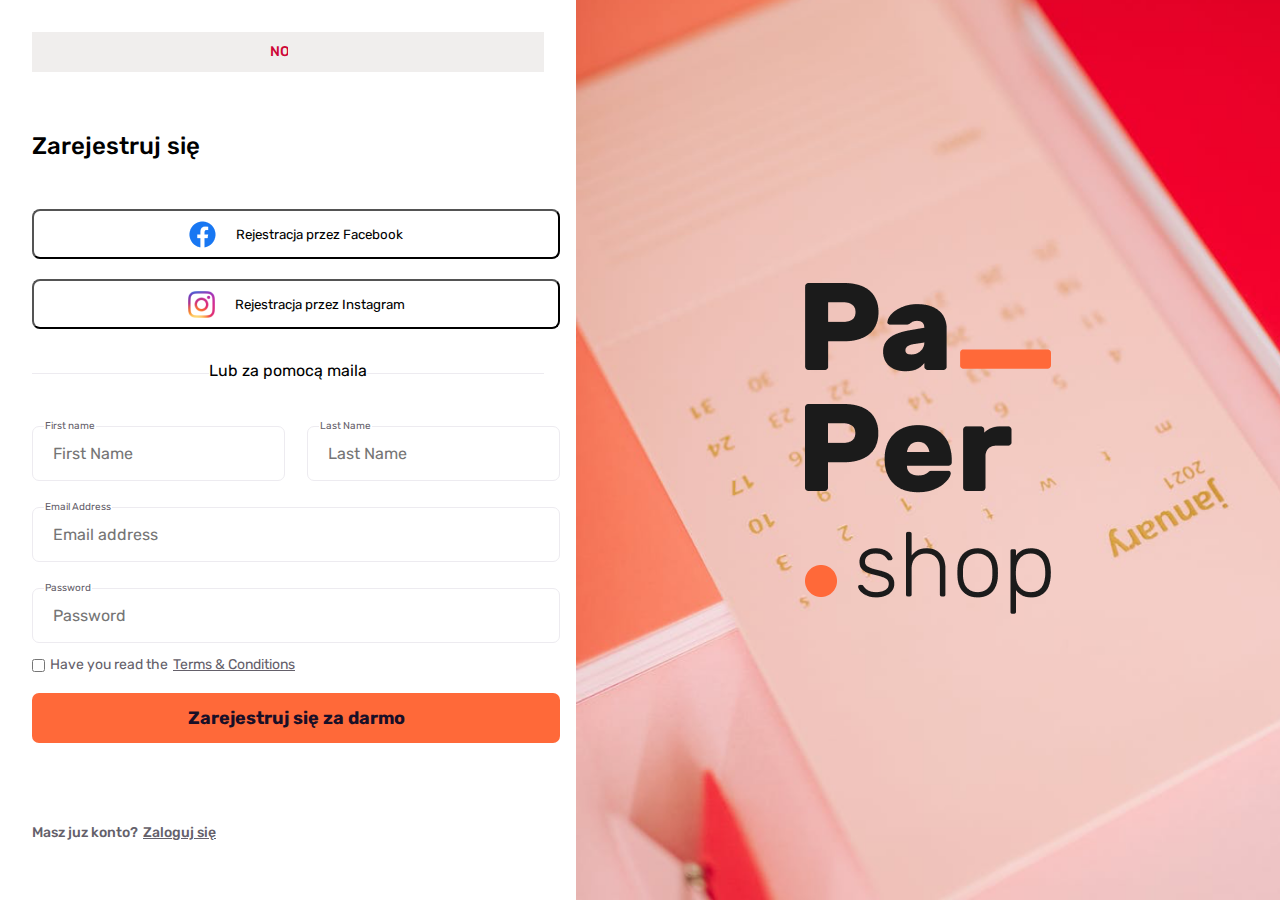
==== index.html @ b488aeb3 "Initial commit" ====
<!DOCTYPE html>
<html lang="en">
<head>
    <meta charset="UTF-8">
    <meta name="viewport" content="width=device-width, initial-scale=1.0">
    <title>Document</title>
    <link rel="stylesheet" href="./styles/index.css"/>
    <link rel="stylesheet" href="./styles/global.css"/>
    <link rel="preconnect" href="https://fonts.googleapis.com">
    <link rel="preconnect" href="https://fonts.gstatic.com" crossorigin>
    <link href="https://fonts.googleapis.com/css2?family=Roboto&family=Rubik:wght@300;400&display=swap" rel="stylesheet">
    <link rel="icon" type="image/png" href="./images/png/favicon.ico" sizes="32x32">
    <script src="register.js" defer></script>
</head>
<body>
    <main>
        <div class="left">
            <div class="register">
                <div class="notification success" id="success">Rejestracja zakończona sukcesem</div>
                <div class="notification failed" id="failed"></div>
                <p>Zarejestruj się</p>
                <button class="tooltip">
                    <img src="./images/png/fb.png" alt="facebookReg" class="fbIcon"> Rejestracja przez Facebook
                </button>
                <button class="tooltip">
                    <img src="./images/png/insta.png" alt="instagramReg" class="instaIcon"> Rejestracja przez Instagram
                </button>
                <div class="lineFirst">
                    <p>Lub za pomocą maila</p>
                </div>
            </div>
            <form action="" id="form" class="form">
                <div class="nameFormWrapper">
                    <div class="nameForm">
                        <div class="textInput">
                            <label for="" class="label">First name</label>
                            <input type="text" id="firstName" placeholder="First Name">
                            <div id="firstNameError" class="validationError">
                                Imię musi mieć 2 - 20 liter, a pierwsza musi być wielka
                            </div>
                        </div>
                    </div>
                    <div class="nameForm">
                        <div class="textInput">
                            <label for="" class="label">Last Name</label>
                            <input type="text" id="lastName" placeholder="Last Name">
                            <div id="lastNameError" class="validationError">
                                Nazwisko musi mieć 2 - 30 liter, a pierwsza musi być wielka
                            </div>
                        </div>
                    </div>
                </div>
                    <div class="nameForm">
                        <div class="textInput">
                            <label for="" class="label">Email Address</label>
                            <input type="text" id="email" placeholder="Email address">
                            <div id="emailAdressError" class="validationError">
                                To nie jest poprawny format adresu email
                            </div>
                        </div>
                    </div>
                    <div class="nameForm">
                        <div class="textInput">
                            <label for="" class="label">Password</label>
                            <input type="password" id="password" placeholder="Password">
                            <div id="passwordError" class="validationError">
                                Hasło musi mieć conajmniej 8 znaków, małą i wielką literę, cyfrę i znak specjalny
                            </div>
                        </div>
                    </div>
                <div class="termsWrapper">
                    <input type="checkbox" id="checkbox">
                    <span>Have you read the</span>
                    <a href="">Terms & Conditions</a>
                    <div id="termsError" class="validationError">
                        Brak akceptacji regulaminu
                    </div>
                </div>
                <div class="submit">
                    <button type="submit" id="submit">Zarejestruj się za darmo</button>
                </div>
            </form>
            <div class="bottomLine"></div>
            <div class="login">
                <span>Masz juz konto?</span>
                <a href="login.html">Zaloguj się</a>
            </div>
        </div>
        <div class="right">
            <div class="bg">
                <img src="./images/png/background1.png" alt="backgroundRight"/>
            </div>
            <div class="text">
                <img src="./images/png/paper.png" alt="backgroundLatters">
            </div>
        </div>
    </main>
    <div id="popup" class="popup">
        <span class="loader"></span>
    </div>
</body>
</html>
---- styles/index.css ----
.register {
    display: flex;
    position: relative;
    flex-direction: column;
    width: 100%;
    max-width: 529px;
    font-size: 20px;
}

.register > p {
    font-size: 24px;
    font-weight: 500;
    margin-top: 100px;
    margin-bottom: 49px;
}

.register > button:nth-of-type() {
    margin-bottom: 32px;
}

.nameForm {
    display: flex;
    column-gap: 24px;
    width: 100%
}

#submit {
    border: none; 
    border-radius: 7px;
    margin-top: 16px;
    width: 100%;
    height: 50px;
    background-color: #ff6939;
    font-size: 18px;
    font-weight: 700;
    color: #190F27;
}

.termsWrapper {
    display: flex;
    margin-top: 10px;
    height: 24px;
    align-items: center;
    color: #64606A;
    font-size: 14px;
    line-height: 22px;
}

.termsWrapper > span {
    margin-left: 5px;
}

.termsWrapper > a {
    margin-left: 5px;
    color: #64606A;
    text-decoration: underline;
}

.login {
    display: flex;
    font-size: 14px;
    margin-top: 10px;
    height: 22px;
    font-weight: 500;
    color: #64606A;
}

.login > a {
    color: #64606A;
    text-decoration: underline;
    margin-left: 5px;
}
---- styles/global.css ----
* {
    box-sizing: border-box;
    margin: 0;
    font-family: 'Rubik', sans-serif;
}

::-webkit-scrollbar {
    width: 6px;
    background-color: #f5f5f5;
}

::-webkit-scrollbar-thumb {
    border-radius: 6px;
    background-color: #ff6939;
}

main {
    display: flex;
    overflow: hidden;
    transition: 0.2s;
    max-width: 1920px;
    margin: 0 auto;
    height: auto;
}

button {
    cursor: pointer;
}

button {
    display: flex;
    position: relative;
    justify-content: center;
    align-items: center;
    border-color: 2px solid #284642;
    border-radius: 8px;
    background-color: #fff;
    height: 50px;
    width: 528px;
    margin-bottom: 20px;
}

button > img {
    margin-right: 20px;
}

.right {
    position: relative;
    display: flex;
    align-items: center;
    justify-content: center;
    width: 100%;
    max-width: 55%;
    height: 100vh;
}

.text {
    position: absolute;
    z-index: 3;
}

.bg {
    position: absolute;
    display: flex;
    max-width: 100%;
    height: 100vh;
    background-repeat: no-repeat;
    background-size: cover;
}

.left {
    position: relative;
    display: flex;
    flex-direction: column;
    align-items: flex-start;
    overflow: auto;
    width: 100%;
    max-width: 45%;
    min-width: 360px;
    height: 100vh;
    padding: 32px;
}

.lineFirst, .bottomLine {
    position: relative;
    margin-top: 12px;
    margin-bottom: 16px;
    height: 23px;
}

.lineFirst::before, .bottomLine::before {
    content: "";
    position: absolute;
    top: 50%;
    width: 100%;
    height: 1px;
    background-color: #EDEBF0;
}

.lineFirst > p, .bottomLine > p {
    position: absolute;
    display: block;
    left: 50%;
    transform: translate(-50%);
    font-size: 16px;
    background-color: #fff;
    font-weight: 400;
    margin: 0 auto;
}

.validationError {
    display: none;
    font-size: 10px;
    margin-top: 10px;
    color: #CE0737
}

.visible {
    display: block;
}

.textInput {
    position: relative;
    margin-top: 26px;
    width: 100%;
}

.textInput > input {
    font-size: 16px;
    border: 1px solid #EDEBF0;
    border-radius: 7px;
    height: 55px;
    width: 100%;
    padding-left: 20px;
}

.textInput .error {
    border: 1px solid #CE0737;
}

.label {
    position: absolute;
    font-size: 10px;
    left: 12px;
    top: -10px;
    height: 20px;
    padding: 0 1px;
    background-color: #fff;
    line-height: 20px;
    color: #64606A;
}

.nameFormWrapper {
    display: flex;
    justify-content: space-between;
    width: 100%;
}

.nameForm {
    flex-basis: 48%;
    width: 100%;
}

.form {
    width: 528px;
}

.visible {
    display: block;
}

.tooltip {
    position: relative;
}

.tooltip::before {
    content: "";
    position: absolute;
    top: 5px;
    left: 0;
    transition: 0.3s;
    opacity: 0;
    border-right: 20px solid #ff6939;
    border-bottom: 20px solid rgba(0,0,0,0);
    width: 0;
    height: 0;
}

.tooltip::after {
    content: "Opcja niedostępna";
    position: absolute;
    top: -45px;
    left: -10px;
    opacity: 0;
    transition: 0.3s;
    border-radius: 7px;
    width: 150px;
    height: 40px;
    background-color: #ff6939;
    line-height: 40px;
    color: #190f27 ;
}

.tooltip:hover::after, .tooltip:hover::before {
    opacity: 1;
}

.notification {
    position: absolute;
    left: 0;
    right: 0;
    top: 0;
    opacity: 0;
    transition: 0.3s ease-in-out;
    width: 100%;
    max-width: 528px;
    height: 40px;
    background-color: #fff;
    line-height: 40px;
    text-align: center;
    font-size: 14px;
    font-weight: 500;
    border-top-right-radius: 7px;
    border-bottom-right-radius: 7px;
}

.success {
    background-color: #cfdbd9;
    color: #284642;
}

.success::before {
    content: "";
    position: absolute;
    left: -50%;
    display: block;
    width: 50%;
    height: 40px;
    background-color: #cfdbd9;
}

.failed {
    background-color: #f0eeed;
    color: #CE0737;
}

.failed::before {
    content: "";
    position: absolute;
    left: 50%;
    display: block;
    width: 50%;
    height: 40px;
    background-color: #f0eeed;
}

.blur {
    filter: blur(10px);
    pointer-events: none;
}

.popup {
    display: none;
    position: fixed;
    top: 50%;
    left: 50%;
    transform: translate(-50%, -50%);
    width: 200px;
    height: 200px;
}

.showPopup {
    display: flex;
    justify-content: center;
    align-items: center;
}

.loader {
    display: block;
    position: relative;
    animation: rotate 1s infinite linear;
    border: 10px solid #fff;
    border-top-color: transparent;
    border-right-color: transparent;
    border-bottom-color: transparent;
    border-radius: 50%;
    width: 150px;
    height: 150px;
    background-color: transparent;
}

.loader::before {
    content: "";
    position: absolute;
    top: 2px;
    right: 2px;
    left: 2px;
    bottom: 2px;
    animation: rotate 0.5s infinite linear reverse;
    border: 10px solid #ff6939;
    border-top-color: transparent;
    border-right-color: transparent;
    border-bottom-color: transparent;
    border-radius: 50%;
    background-color: transparent;
}

.loader::after {
    content: "";
    position: absolute;
    top: 12px;
    right: 12px;
    left: 12px;
    bottom: 12px;
    animation: rotate 0.5s infinite linear;
    border: 10px solid #fff ;
    border-top-color: transparent;
    border-right-color: transparent;
    border-bottom-color: transparent;
    border-radius: 50%;
    background-color: transparent;
}

.show {
    opacity: 1;
}

.show a {
    display: inline;
}

@keyframes rotate {
    from {
        transform: rotateZ(0deg);
    } 
    to {
        transform: rotateZ(360deg);
    }
}

@media (max-width: 600px) {
    .lineWrapper > p {
        font-size: 10px;
    }
    main {
        display: flex;
        flex-direction: column-reverse;
        height: auto;
    }
    .right {
        align-items: start;
        justify-content: start;
        max-width: 100%;
        max-height: 250px;
        height: 50vh;
    }

    .right > .bg {
        width: 100%;
        max-height: 250px;
    }

    .bg > img {
        width: 100%;
        max-height: 250px;
    }

    .right > .text {
        width: 110px;
        height: 147px;
        top: 32px;
        left: 32px
    }

    .text > img {
        width: 100%;
        max-height: 147px;
    }

    .left {
        max-width: 100%;
        min-width: 303px;
        max-height: 50%;
        height: 100%;
    }

    .form {
        flex-direction: column;
        gap: 0;
    }
}
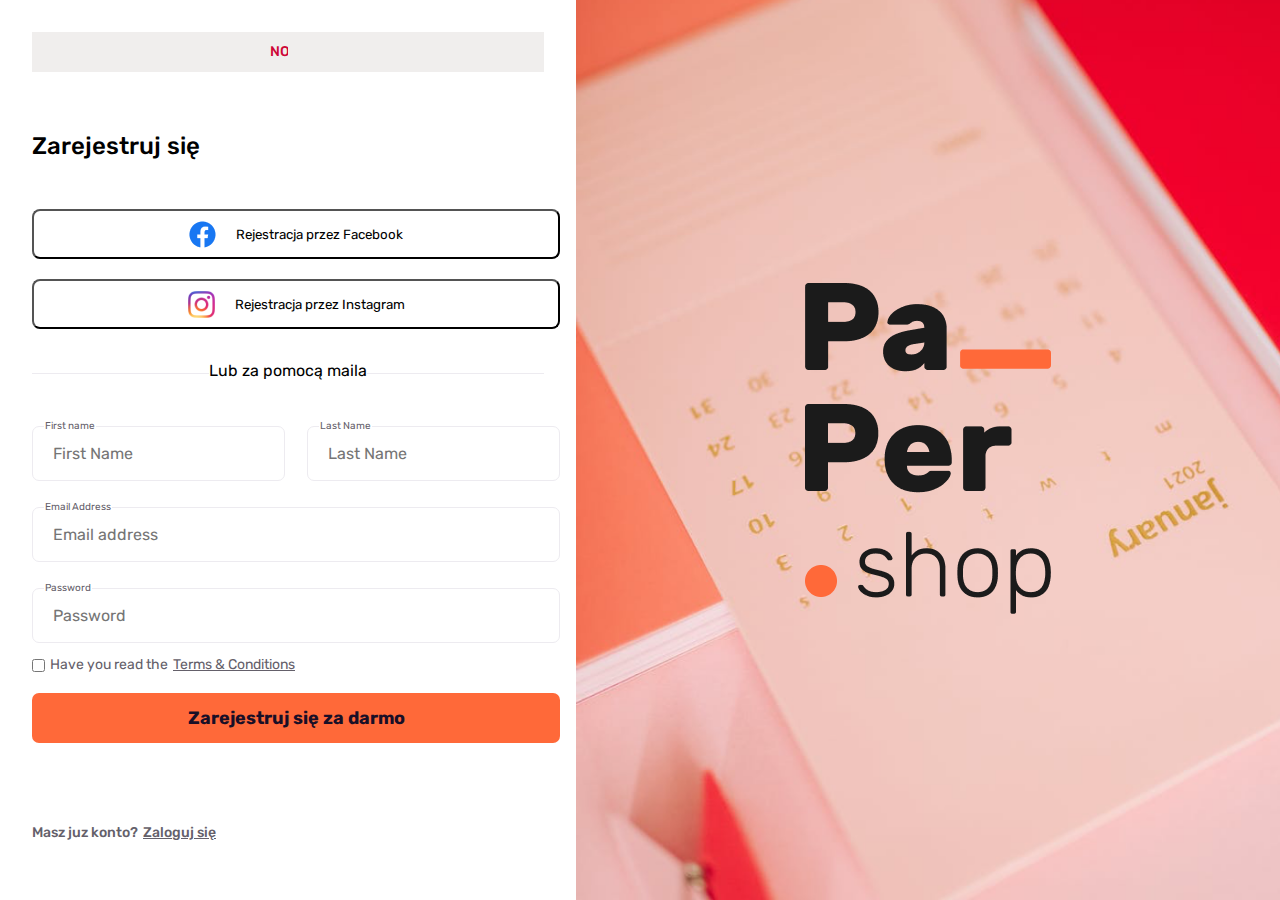
==== commit 5dd3a578: "adds fixed images" ====
--- a/index.html
+++ b/index.html
@@ -3,7 +3,7 @@
 <head>
     <meta charset="UTF-8">
     <meta name="viewport" content="width=device-width, initial-scale=1.0">
-    <title>Document</title>
+    <title>Paper shop</title>
     <link rel="stylesheet" href="./styles/index.css"/>
     <link rel="stylesheet" href="./styles/global.css"/>
     <link rel="preconnect" href="https://fonts.googleapis.com">
@@ -20,10 +20,10 @@
                 <div class="notification failed" id="failed"></div>
                 <p>Zarejestruj się</p>
                 <button class="tooltip">
-                    <img src="./images/png/fb.png" alt="facebookReg" class="fbIcon"> Rejestracja przez Facebook
+                    <img src="./images/webp/fb.webp" alt="facebookReg" class="fbIcon"> Rejestracja przez Facebook
                 </button>
                 <button class="tooltip">
-                    <img src="./images/png/insta.png" alt="instagramReg" class="instaIcon"> Rejestracja przez Instagram
+                    <img src="./images/webp/insta.webp" alt="instagramReg" class="instaIcon"> Rejestracja przez Instagram
                 </button>
                 <div class="lineFirst">
                     <p>Lub za pomocą maila</p>
@@ -88,10 +88,10 @@
         </div>
         <div class="right">
             <div class="bg">
-                <img src="./images/png/background1.png" alt="backgroundRight"/>
+                <img src="./images/webp/background1.webp" alt="backgroundRight"/>
             </div>
             <div class="text">
-                <img src="./images/png/paper.png" alt="backgroundLatters">
+                <img src="./images/webp/paper.webp" alt="backgroundLatters">
             </div>
         </div>
     </main>
